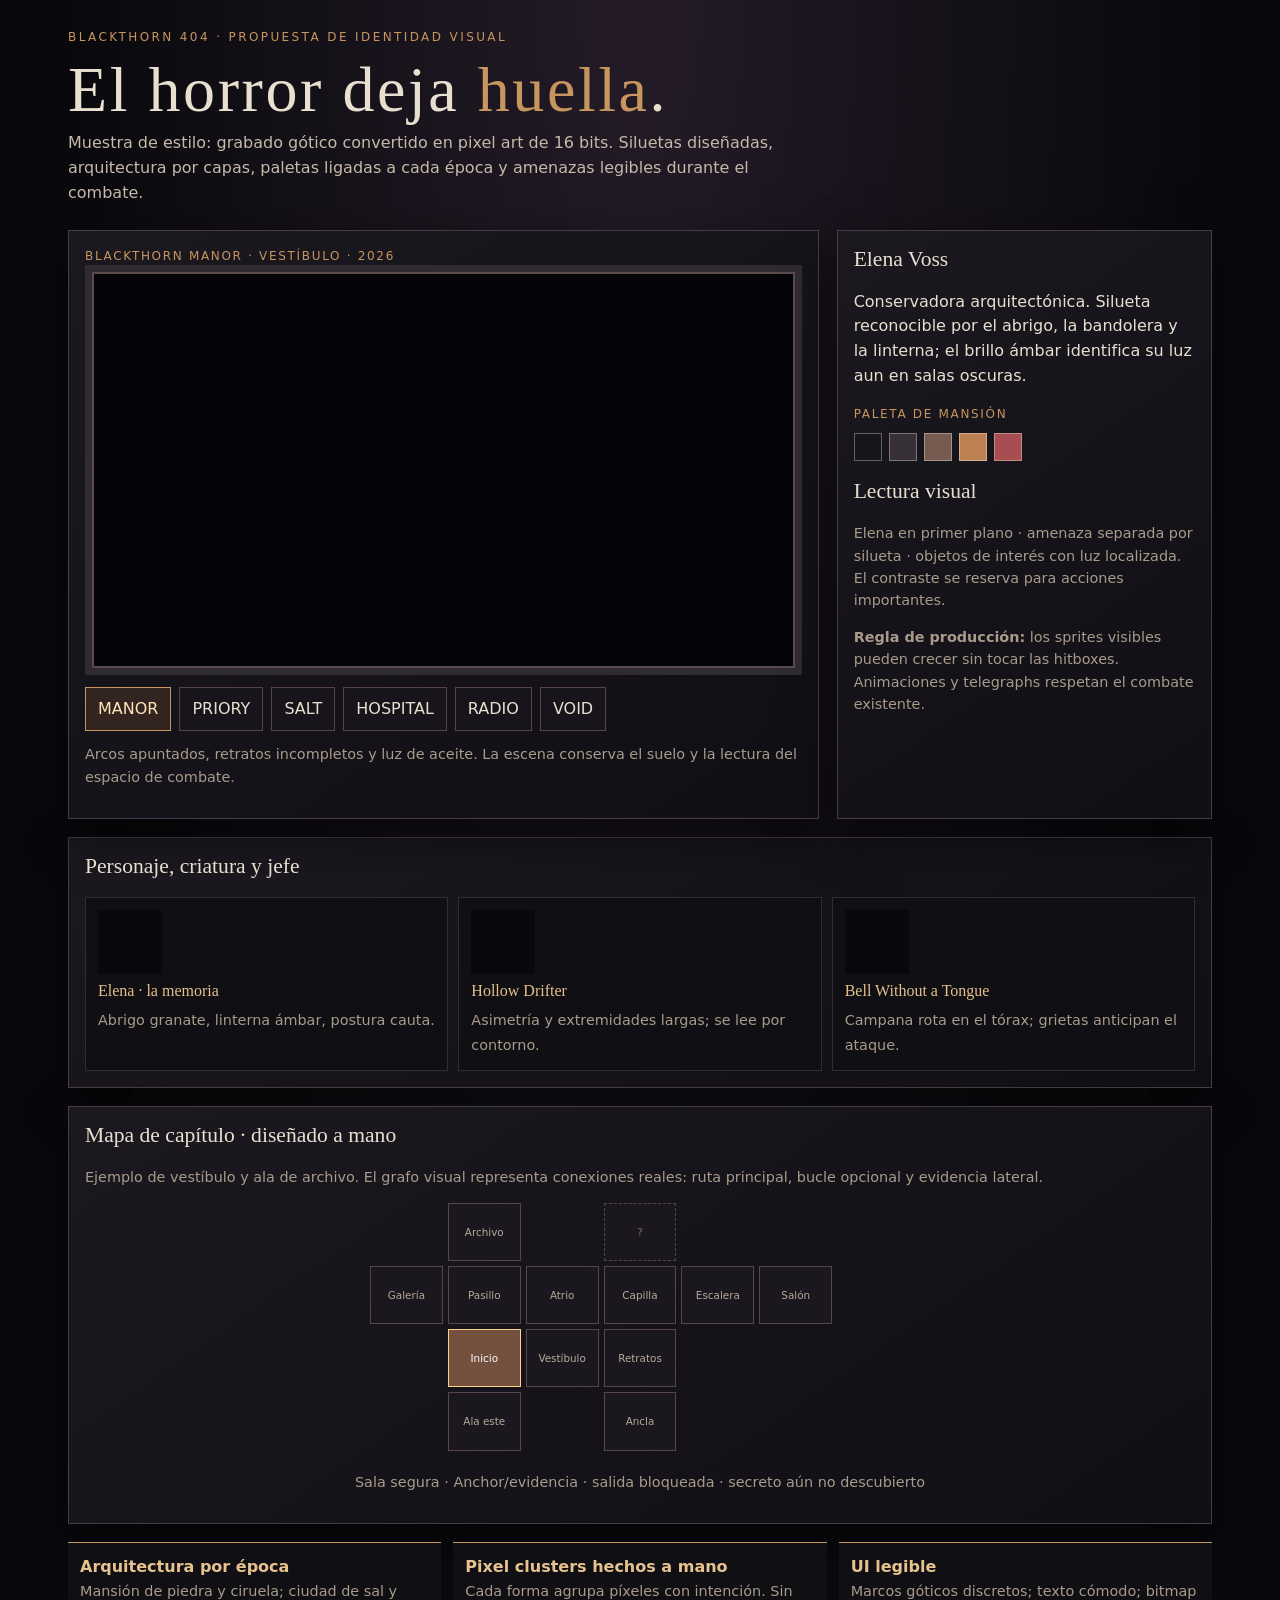
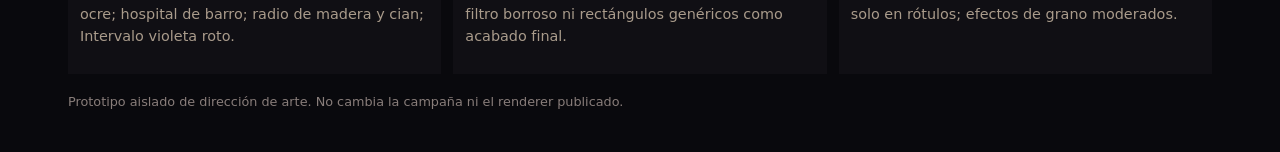
==== art-direction/index.html @ e2c2c79a "feat: add gothic pixel art direction prototype" ====
<!doctype html>
<html lang="es"><meta charset="utf-8"><meta name="viewport" content="width=device-width,initial-scale=1"><title>Blackthorn 404 — Dirección de arte</title>
<style>
:root{color-scheme:dark;--bg:#09090d;--panel:#15131a;--line:#493c48;--ink:#e9dfd0;--muted:#a99b8b;--gold:#c7955e;--red:#a84e50}
*{box-sizing:border-box}body{margin:0;background:radial-gradient(ellipse at 50% 0,#241b27,#09090d 62%);color:var(--ink);font:16px/1.55 system-ui,sans-serif}.wrap{max-width:1200px;margin:auto;padding:28px}.kicker{color:var(--gold);letter-spacing:.2em;font-size:.75rem;text-transform:uppercase}h1,h2,h3,p{margin-top:0}h1{font:clamp(2rem,5vw,4rem)/.98 Georgia,serif;letter-spacing:.04em;margin-bottom:10px}h1 span{color:var(--gold)}.intro{max-width:70ch;color:#c6b9aa}.layout{display:grid;grid-template-columns:minmax(0,1.6fr) minmax(260px,.8fr);gap:18px;margin-top:24px}.panel{border:1px solid var(--line);background:linear-gradient(145deg,#1b1820,#100f14);padding:16px;box-shadow:0 16px 42px #0008}.screen{background:#050509;border:7px solid #302a32;box-shadow:inset 0 0 0 2px #5b4a4c;overflow:hidden}.screen canvas{display:block;width:100%;aspect-ratio:16/9;image-rendering:pixelated}.controls{display:flex;flex-wrap:wrap;gap:8px;margin:12px 0}.controls button{background:#17141b;border:1px solid #54434a;color:var(--ink);padding:9px 12px;cursor:pointer;font:inherit}.controls button[aria-pressed=true]{border-color:var(--gold);background:#32251f;color:#ffe2b8}.scene-label{color:var(--gold);font-size:.75rem;letter-spacing:.14em}.side h2,.panel h2{font:1.35rem Georgia,serif}.swatches{display:flex;gap:7px;margin:10px 0 18px}.swatches i{width:28px;height:28px;border:1px solid #ffffff55}.specimens{display:grid;grid-template-columns:repeat(3,1fr);gap:10px}.spec{padding:12px;background:#100f14;border:1px solid #332a33;min-height:120px}.spec strong{display:block;color:#e4c08c;font:1rem Georgia,serif;margin:8px 0}.pixel-icon{width:64px;height:64px;image-rendering:pixelated;display:block;background:#09080c}.map{display:grid;grid-template-columns:repeat(7,1fr);gap:5px;max-width:540px;margin:auto}.room{aspect-ratio:1.25;border:1px solid #57454b;background:#1a171e;display:grid;place-items:center;font-size:.65rem;color:#b8a99a}.room.current{background:#73513e;border-color:#ffd08a;color:#fff}.room.secret{border-style:dashed;color:#786e7b}.mapline{height:2px;background:#8c735d}.note{color:var(--muted);font-size:.9rem}.principles{display:grid;grid-template-columns:repeat(3,1fr);gap:12px;margin-top:18px}.principles article{border-top:1px solid var(--gold);padding:12px;background:#100f14}.principles b{color:#e6c28e}.footer{color:#887d7a;font-size:.8rem;margin-top:18px}@media(max-width:820px){.layout{grid-template-columns:1fr}.specimens,.principles{grid-template-columns:1fr}.wrap{padding:16px}}
</style>
<div class="wrap"><p class="kicker">Blackthorn 404 · propuesta de identidad visual</p><h1>El horror deja <span>huella</span>.</h1><p class="intro">Muestra de estilo: grabado gótico convertido en pixel art de 16 bits. Siluetas diseñadas, arquitectura por capas, paletas ligadas a cada época y amenazas legibles durante el combate.</p>
<div class="layout"><section class="panel"><div class="scene-label" id="label">BLACKTHORN MANOR · VESTÍBULO · 2026</div><div class="screen"><canvas id="scene" width="480" height="270" aria-label="Muestra de escenario pixel art"></canvas></div><div class="controls" id="buttons"></div><p class="note" id="caption">Arcos apuntados, retratos incompletos y luz de aceite. La escena conserva el suelo y la lectura del espacio de combate.</p></section>
<aside class="panel side"><h2>Elena Voss</h2><p>Conservadora arquitectónica. Silueta reconocible por el abrigo, la bandolera y la linterna; el brillo ámbar identifica su luz aun en salas oscuras.</p><div class="scene-label">PALETA DE MANSIÓN</div><div class="swatches"><i style="background:#17151b"></i><i style="background:#373039"></i><i style="background:#765b50"></i><i style="background:#bc8052"></i><i style="background:#a84e50"></i></div><h2>Lectura visual</h2><p class="note">Elena en primer plano · amenaza separada por silueta · objetos de interés con luz localizada. El contraste se reserva para acciones importantes.</p><p class="note"><b>Regla de producción:</b> los sprites visibles pueden crecer sin tocar las hitboxes. Animaciones y telegraphs respetan el combate existente.</p></aside></div>
<div class="panel" style="margin-top:18px"><h2>Personaje, criatura y jefe</h2><div class="specimens"><article class="spec"><canvas class="pixel-icon" width="64" height="64" id="hero"></canvas><strong>Elena · la memoria</strong><span class="note">Abrigo granate, linterna ámbar, postura cauta.</span></article><article class="spec"><canvas class="pixel-icon" width="64" height="64" id="creature"></canvas><strong>Hollow Drifter</strong><span class="note">Asimetría y extremidades largas; se lee por contorno.</span></article><article class="spec"><canvas class="pixel-icon" width="64" height="64" id="boss"></canvas><strong>Bell Without a Tongue</strong><span class="note">Campana rota en el tórax; grietas anticipan el ataque.</span></article></div></div>
<div class="panel" style="margin-top:18px"><h2>Mapa de capítulo · diseñado a mano</h2><p class="note">Ejemplo de vestíbulo y ala de archivo. El grafo visual representa conexiones reales: ruta principal, bucle opcional y evidencia lateral.</p><div class="map" aria-label="Plano ilustrativo de salas"><span></span><span class="room">Archivo</span><span></span><span class="room secret">?</span><span></span><span></span><span></span><span class="room">Galería</span><span class="room">Pasillo</span><span class="room">Atrio</span><span class="room">Capilla</span><span class="room">Escalera</span><span class="room">Salón</span><span></span><span></span><span class="room current">Inicio</span><span class="room">Vestíbulo</span><span class="room">Retratos</span><span></span><span></span><span></span><span></span><span class="room">Ala este</span><span></span><span class="room">Ancla</span><span></span><span></span><span></span><span></span><span></span><span></span><span></span><span></span><span></span><span></span><span></span><span></span><span></span><span></span><span></span><span></span></div><p class="note" style="text-align:center;margin-top:10px">Sala segura · Anchor/evidencia · salida bloqueada · secreto aún no descubierto</p></div>
<div class="principles"><article><b>Arquitectura por época</b><p class="note">Mansión de piedra y ciruela; ciudad de sal y ocre; hospital de barro; radio de madera y cian; Intervalo violeta roto.</p></article><article><b>Pixel clusters hechos a mano</b><p class="note">Cada forma agrupa píxeles con intención. Sin filtro borroso ni rectángulos genéricos como acabado final.</p></article><article><b>UI legible</b><p class="note">Marcos góticos discretos; texto cómodo; bitmap solo en rótulos; efectos de grano moderados.</p></article></div><p class="footer">Prototipo aislado de dirección de arte. No cambia la campaña ni el renderer publicado.</p></div>
<script>
const scenes=[
{key:'manor',title:'BLACKTHORN MANOR · VESTÍBULO · 2026',cap:'Arcos apuntados, retratos incompletos y luz de aceite. La escena conserva el suelo y la lectura del espacio de combate.',sky:'#17151e',stone:'#40343c',trim:'#927051',floor:'#292329',light:'#eab16c',accent:'#a84e50'},
{key:'priory',title:'PRIORY OF SAINT ORREN · 1349',cap:'Nave estrecha, vitrales rotos y bancos de madera. El ámbar de la vela corta el azul de la piedra.',sky:'#121922',stone:'#384653',trim:'#8d765d',floor:'#202a32',light:'#e3a35c',accent:'#7f493d'},
{key:'salt',title:'ASTERION SALT CITY · 1198 BCE',cap:'Terrazas escalonadas, observatorio y sal turquesa. El horizonte define profundidad sin llenar la escena de ruido.',sky:'#212434',stone:'#68533e',trim:'#4f9993',floor:'#382d29',light:'#f2c779',accent:'#b66e43'},
{key:'hospital',title:'RAVELIN FIELD HOSPITAL · 1917',cap:'Lona, vigas húmedas y barro. El verde de lámpara señala peligro y contrasta con el equipo de Elias.',sky:'#121b1b',stone:'#35413b',trim:'#768360',floor:'#252820',light:'#b6b36c',accent:'#8c5547'},
{key:'radio',title:'NORTHMERE RELAY STATION · 1956',cap:'Racks de válvulas, paneles de madera y medidores cian; la señal se convierte en luz y dirección.',sky:'#111b24',stone:'#39424a',trim:'#63b6bd',floor:'#25272b',light:'#75d8dc',accent:'#8a5054'},
{key:'void',title:'THE PALE INTERVAL · 2026',cap:'La perspectiva de la mansión se desajusta gradualmente; las amenazas siguen siendo legibles contra el vacío.',sky:'#100e1c',stone:'#3f3154',trim:'#a27bab',floor:'#201a2b',light:'#d3a2e4',accent:'#c15d7c'}];
let current=0;const cv=document.querySelector('#scene'),ctx=cv.getContext('2d');ctx.imageSmoothingEnabled=false;
function rect(x,y,w,h,c){ctx.fillStyle=c;ctx.fillRect(x|0,y|0,w|0,h|0)}
function line(x,y,w,h,c){rect(x,y,w,h,c)}
function pixelHouse(s){rect(0,0,480,270,s.sky); // far towers
for(let i=0;i<8;i++){let x=i*68-10,h=48+(i*31%50);rect(x,75-h,46,h,s.stone);rect(x+8,82-h,7,15,s.trim);rect(x+29,65-h,6,18,s.trim)}
// pointed arch motif
rect(28,72,424,4,s.trim);for(let x=30;x<450;x+=70){rect(x,74,8,93,s.stone);rect(x-4,72,16,5,s.trim);rect(x+3,62,2,13,s.trim)}
rect(0,174,480,96,s.floor);for(let row=0;row<6;row++){let y=178+row*15;rect(0,y,480,2,'#17161b');for(let x=(row%2)*24;x<480;x+=48)rect(x,y,2,15,'#17161b')}
rect(88,67,10,65,'#171219');rect(100,67,10,65,s.accent);rect(112,67,10,65,'#171219');rect(358,65,10,66,'#171219');rect(370,65,10,66,s.accent);rect(382,65,10,66,'#171219');
rect(211,113,58,61,'#171219');rect(219,119,42,55,s.trim);rect(226,126,28,48,'#100f14');rect(238,126,4,48,'#bd8354');
for(let x of [70,405]){rect(x,141,3,26,s.trim);rect(x-6,146,15,5,s.light);rect(x-5,138,13,5,s.light)}
// painterly stepped shadows + scattered controlled chips
for(let i=0;i<32;i++){let x=(i*73+19)%480,y=180+(i*19)%85;rect(x,y,2+(i%3),1,s.stone)}
// localized candle pool
ctx.save();let g=ctx.createRadialGradient(74,150,2,74,150,96);g.addColorStop(0,s.light+'55');g.addColorStop(1,s.light+'00');ctx.fillStyle=g;ctx.fillRect(0,70,200,150);ctx.restore();
drawSprite(124,168,'hero',1);drawSprite(327,167,'creature',1.5);
}
function drawSprite(x,y,type,sc=1){let p;if(type==='hero')p=[['....##....','....##....','...####...','..#HHH#...','..#HHH#...','.##AAA##..','.##AAA##..','.#AARAA#..','.#AARRR#..','.#AARRR#..','..#RRR#...','..#R.R#...','..#B.B#...','..######..']];if(type==='creature')p=[['....##....','...####...','..##..##..','..#C##C#..','..#C##C#..','.###CC###.','.##CCCC##.','..##CC##..','...#CC#...','..##..##..','.##....##.','.#......#.']];if(type==='boss')p=[['....##....','...####...','..#GGGG#..','..#G##G#..','.##GGGG##.','.#GG##GG#.','.#G#BB#G#.','.#G#BB#G#.','..#BBBB#..','..#B##B#..','..#B##B#..','.#B#..#B#.']];let rows=p[0],colors={'.':null,'#':type==='hero'?'#17131a':type==='boss'?'#554650':'#151319',H:'#c7b8a5',A:'#766d66',R:'#a84e50',B:'#392d35',C:'#85837e',G:'#b49a68'};rows.forEach((row,yy)=>[...row].forEach((ch,xx)=>{if(!colors[ch])return;rect(x+xx*sc*3,y-rows.length*sc*3+yy*sc*3,sc*3,sc*3,colors[ch])}));if(type==='hero'){rect(x+35*sc,y-19*sc,3*sc,19*sc,'#eab16c');rect(x+33*sc,y-20*sc,7*sc,3*sc,'#ffe2a1')}}
function render(){let s=scenes[current];document.querySelector('#label').textContent=s.title;document.querySelector('#caption').textContent=s.cap;ctx.clearRect(0,0,480,270);pixelHouse(s)}
function drawIcon(id,type){let c=document.querySelector('#'+id).getContext('2d');c.imageSmoothingEnabled=false;let old=ctx;ctx=c;let im=type==='hero'?'hero':type==='creature'?'creature':'boss';drawSprite(14,59,im,1.25);ctx=old}
document.querySelector('#buttons').innerHTML=scenes.map((s,i)=>'<button type="button" aria-pressed="'+(i===0)+'">'+s.key.toUpperCase()+'</button>').join('');
document.querySelectorAll('#buttons button').forEach((b,i)=>b.onclick=()=>{current=i;document.querySelectorAll('#buttons button').forEach((x,j)=>x.setAttribute('aria-pressed',j===i));render()});
drawIcon('hero','hero');drawIcon('creature','creature');drawIcon('boss','boss');render();
</script>
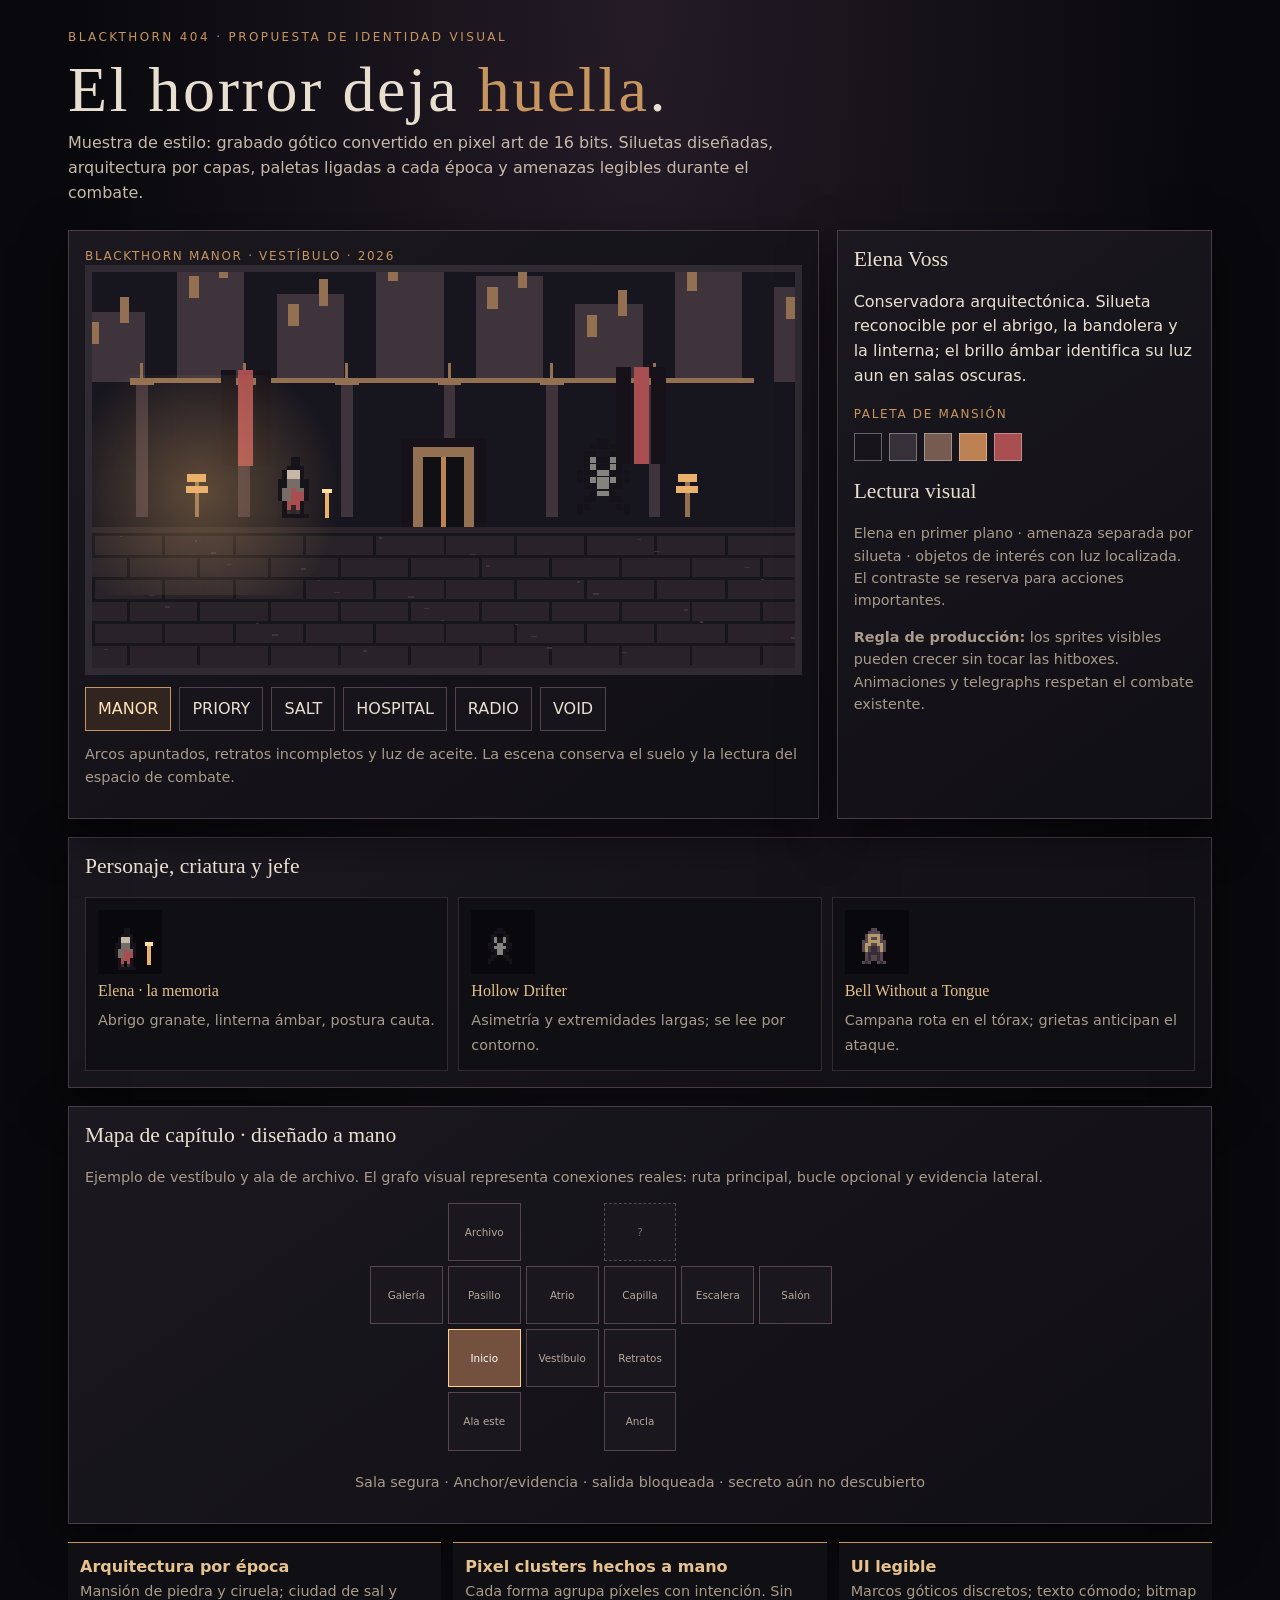
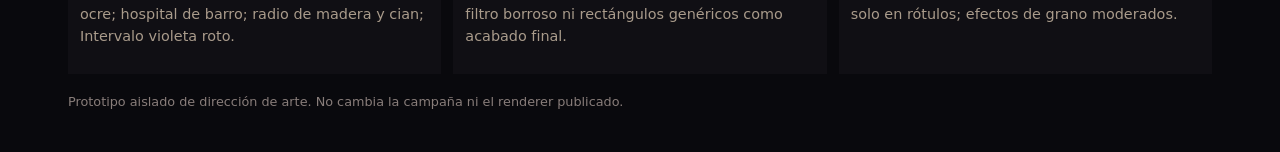
==== commit 5b98b05b: "fix: render character samples on their own canvas" ====
--- a/art-direction/index.html
+++ b/art-direction/index.html
@@ -37,7 +37,7 @@
 }
 function drawSprite(x,y,type,sc=1){let p;if(type==='hero')p=[['....##....','....##....','...####...','..#HHH#...','..#HHH#...','.##AAA##..','.##AAA##..','.#AARAA#..','.#AARRR#..','.#AARRR#..','..#RRR#...','..#R.R#...','..#B.B#...','..######..']];if(type==='creature')p=[['....##....','...####...','..##..##..','..#C##C#..','..#C##C#..','.###CC###.','.##CCCC##.','..##CC##..','...#CC#...','..##..##..','.##....##.','.#......#.']];if(type==='boss')p=[['....##....','...####...','..#GGGG#..','..#G##G#..','.##GGGG##.','.#GG##GG#.','.#G#BB#G#.','.#G#BB#G#.','..#BBBB#..','..#B##B#..','..#B##B#..','.#B#..#B#.']];let rows=p[0],colors={'.':null,'#':type==='hero'?'#17131a':type==='boss'?'#554650':'#151319',H:'#c7b8a5',A:'#766d66',R:'#a84e50',B:'#392d35',C:'#85837e',G:'#b49a68'};rows.forEach((row,yy)=>[...row].forEach((ch,xx)=>{if(!colors[ch])return;rect(x+xx*sc*3,y-rows.length*sc*3+yy*sc*3,sc*3,sc*3,colors[ch])}));if(type==='hero'){rect(x+35*sc,y-19*sc,3*sc,19*sc,'#eab16c');rect(x+33*sc,y-20*sc,7*sc,3*sc,'#ffe2a1')}}
 function render(){let s=scenes[current];document.querySelector('#label').textContent=s.title;document.querySelector('#caption').textContent=s.cap;ctx.clearRect(0,0,480,270);pixelHouse(s)}
-function drawIcon(id,type){let c=document.querySelector('#'+id).getContext('2d');c.imageSmoothingEnabled=false;let old=ctx;ctx=c;let im=type==='hero'?'hero':type==='creature'?'creature':'boss';drawSprite(14,59,im,1.25);ctx=old}
+function drawIcon(id,type){const c=document.querySelector('#'+id).getContext('2d');c.imageSmoothingEnabled=false;const rows=type==='hero'?['....##....','....##....','...####...','..#HHH#...','..#HHH#...','.##AAA##..','.##AAA##..','.#AARAA#..','.#AARRR#..','.#AARRR#..','..#RRR#...','..#R.R#...','..#B.B#...','..######..']:type==='creature'?['....##....','...####...','..##..##..','..#C##C#..','..#C##C#..','.###CC###.','.##CCCC##.','..##CC##..','...#CC#...','..##..##..','.##....##.','.#......#.']:['....##....','...####...','..#GGGG#..','..#G##G#..','.##GGGG##.','.#GG##GG#.','.#G#BB#G#.','.#G#BB#G#.','..#BBBB#..','..#B##B#..','..#B##B#..','.#B#..#B#.'];const pal={ '#':type==='hero'?'#17131a':type==='boss'?'#554650':'#151319',H:'#c7b8a5',A:'#766d66',R:'#a84e50',B:'#392d35',C:'#85837e',G:'#b49a68'};rows.forEach((row,y)=>[...row].forEach((ch,x)=>{if(pal[ch])c.fillStyle=pal[ch],c.fillRect(14+x*3,18+y*3,3,3)}));if(type==='hero'){c.fillStyle='#eab16c';c.fillRect(49,35,4,20);c.fillStyle='#ffe2a1';c.fillRect(47,32,8,4)}}
 document.querySelector('#buttons').innerHTML=scenes.map((s,i)=>'<button type="button" aria-pressed="'+(i===0)+'">'+s.key.toUpperCase()+'</button>').join('');
 document.querySelectorAll('#buttons button').forEach((b,i)=>b.onclick=()=>{current=i;document.querySelectorAll('#buttons button').forEach((x,j)=>x.setAttribute('aria-pressed',j===i));render()});
 drawIcon('hero','hero');drawIcon('creature','creature');drawIcon('boss','boss');render();
